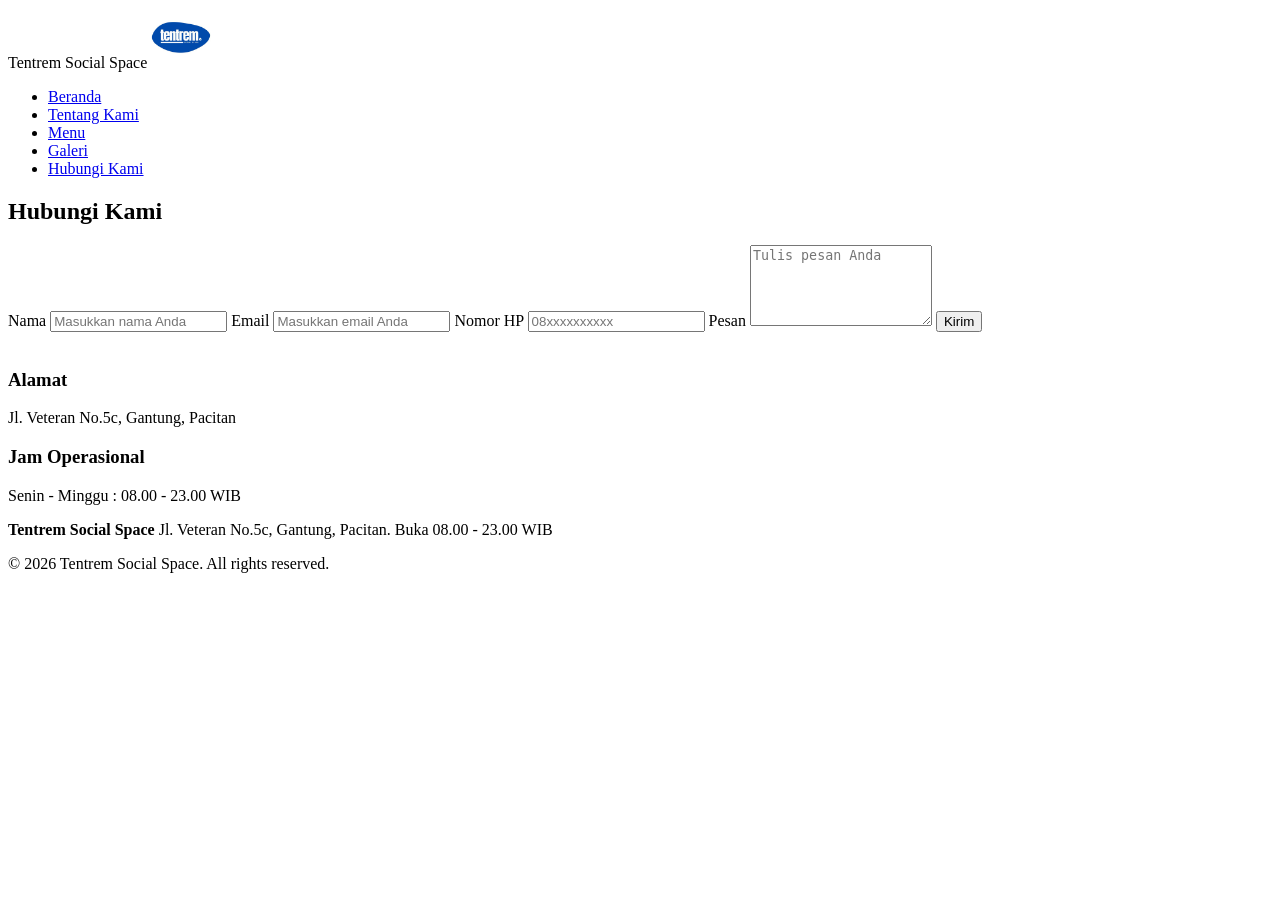
==== kontak.html @ 6ba559c7 "kontak.html" ====
<!DOCTYPE html>
<html lang="id">
<head>
  <meta charset="UTF-8">
  <meta name="viewport" content="width=device-width, initial-scale=1.0">
  <title>Tentrem Social Space - Kontak</title>
  <link rel="stylesheet" href="style.css">
</head>
<body>

  <header class="header">
    <nav class="navbar">
      <div class="logo">Tentrem Social Space
        <img src="tentrem.jpeg.jpeg" alt="Tentrem Social Space Logo" class="logo-image" width="60">
      </div>
      <ul class="nav-links">
        <li><a href="index.html" >Beranda</a></li>
        <li><a href="tentang.html">Tentang Kami</a></li>
        <li><a href="menu.html">Menu</a></li>
        <li><a href="galeri.html">Galeri</a></li>
        <li><a href="kontak.html" class="active">Hubungi Kami</a></li>
      </ul>
    </nav>
  </header>

  <section>

<h2>Hubungi Kami</h2>

<form>

 <label for="nama">Nama</label>
 <input type="text" id="nama" placeholder="Masukkan nama Anda" required>

 <label for="email">Email</label>
 <input type="email" id="email" placeholder="Masukkan email Anda" required>

 <label for="hp">Nomor HP</label>
 <input type="tel" id="hp" placeholder="08xxxxxxxxxx" required>

 <label for="pesan">Pesan</label>
 <textarea id="pesan" rows="5" placeholder="Tulis pesan Anda" required></textarea>

 <button type="submit">Kirim</button>

</form>

<br>

<h3>Alamat</h3>

<p>Jl. Veteran No.5c, Gantung, Pacitan</p>

<h3>Jam Operasional</h3>

<p>Senin - Minggu : 08.00 - 23.00 WIB</p>

</section>

<footer class="footer">
    <div class="footer-content">
      <p class="footer-info">
      <strong>Tentrem Social Space</strong> Jl. Veteran No.5c, Gantung, Pacitan. Buka 08.00 - 23.00 WIB</p>
    <p>&copy; 2026 Tentrem Social Space. All rights reserved.</p>
  </footer>

</body>
</html>
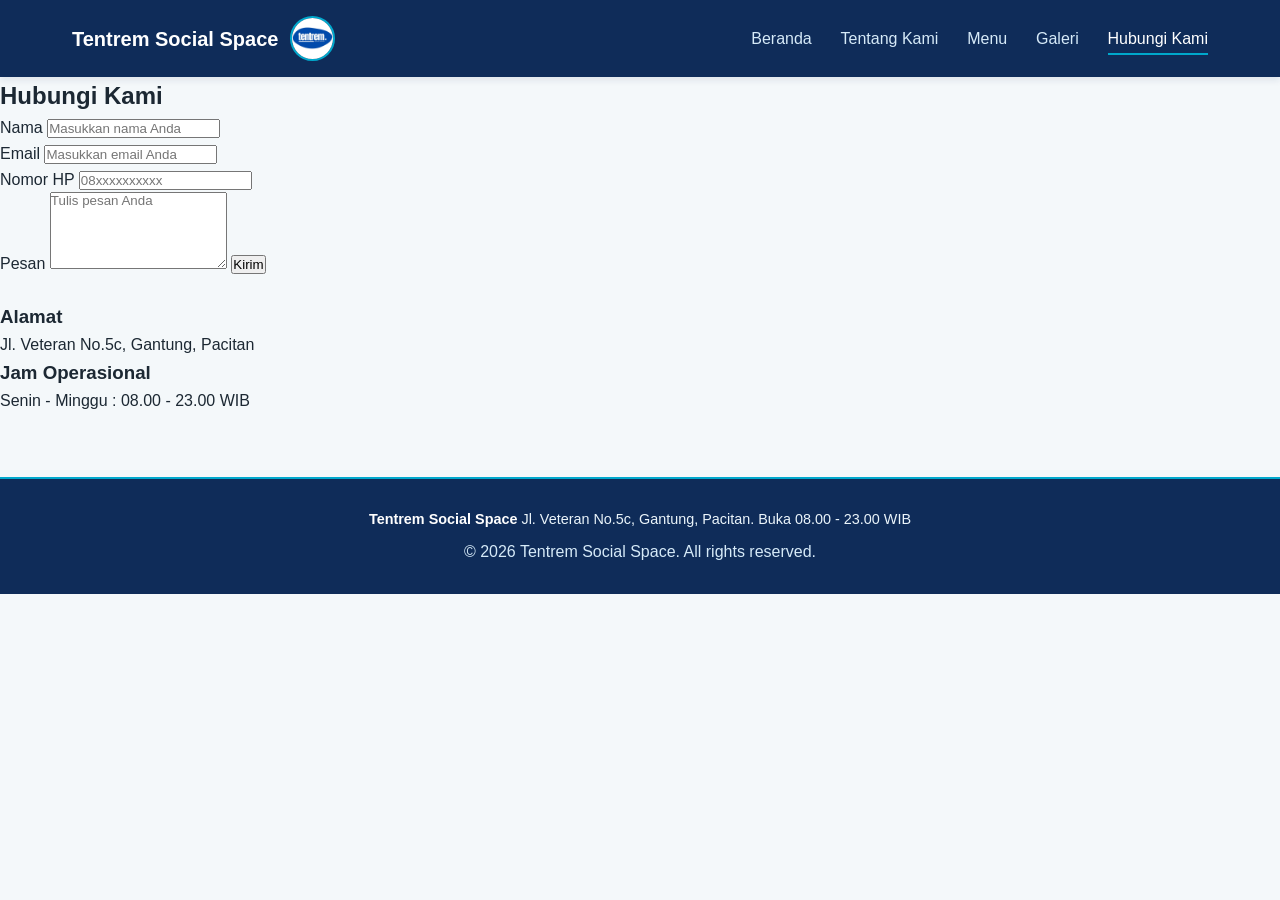
==== commit 0afb677b: "Update kontak.html" ====
--- a/kontak.html
+++ b/kontak.html
@@ -31,13 +31,13 @@
 
  <label for="nama">Nama</label>
  <input type="text" id="nama" placeholder="Masukkan nama Anda" required>
-
+<br>
  <label for="email">Email</label>
  <input type="email" id="email" placeholder="Masukkan email Anda" required>
-
+<br>
  <label for="hp">Nomor HP</label>
  <input type="tel" id="hp" placeholder="08xxxxxxxxxx" required>
-
+<br>
  <label for="pesan">Pesan</label>
  <textarea id="pesan" rows="5" placeholder="Tulis pesan Anda" required></textarea>
 
--- a/style.css
+++ b/style.css
@@ -0,0 +1,442 @@
+
+:root {
+  --primary-navy: #0F2C59;       
+  --primary-blue: #1A5276;      
+  --accent-cyan: #00A8CC;       
+  --bg-light: #F4F8FA;           
+  --bg-card: #FFFFFF;           
+  --text-dark: #1C2833;          
+  --text-muted: #566573;         
+  --border-color: #E5E8E8;       
+  --shadow-sm: 0 4px 6px rgba(15, 44, 89, 0.08);
+  --shadow-md: 0 8px 20px rgba(15, 44, 89, 0.12);
+  --transition: all 0.3s ease;
+}
+
+* {
+  margin: 0;
+  padding: 0;
+  box-sizing: border-box;
+  font-family: 'Segoe UI', Tahoma, Geneva, Verdana, sans-serif;
+}
+
+body {
+  background-color: var(--bg-light);
+  color: var(--text-dark);
+  line-height: 1.6;
+}
+
+
+.header {
+  background-color: var(--primary-navy);
+  position: sticky;
+  top: 0;
+  z-index: 1000;
+  box-shadow: var(--shadow-sm);
+}
+
+.navbar {
+  display: flex;                
+  justify-content: space-between;
+  align-items: center;
+  max-width: 1200px;
+  margin: 0 auto;
+  padding: 1rem 2rem;
+}
+
+.logo {
+  display: flex;                
+  align-items: center;
+  gap: 12px;
+  color: #FFFFFF;
+  font-size: 1.25rem;
+  font-weight: 700;
+}
+
+.logo-image {
+  height: 45px;
+  width: 45px;
+  border-radius: 50%;
+  object-fit: cover;
+  border: 2px solid var(--accent-cyan);
+}
+
+.nav-links {
+  display: flex;               
+  list-style: none;
+  gap: 1.8rem;
+}
+
+.nav-links a {
+  color: #D6EAF8;
+  text-decoration: none;
+  font-weight: 500;
+  transition: var(--transition);
+  padding: 0.5rem 0;
+  position: relative;
+}
+
+.nav-links a:hover,
+.nav-links a.active {
+  color: #FFFFFF;
+}
+
+.nav-links a::after {
+  content: '';
+  position: absolute;
+  bottom: 0;
+  left: 0;
+  width: 0;
+  height: 2px;
+  background-color: var(--accent-cyan);
+  transition: var(--transition);
+}
+
+.nav-links a:hover::after,
+.nav-links a.active::after {
+  width: 100%;
+}
+
+
+.hero {
+  background: linear-gradient(rgba(15, 44, 89, 0.75), rgba(15, 44, 89, 0.75)), 
+              url('terasssss.jpeg') center/cover no-repeat;
+  height: 75vh;
+  display: flex;               
+  flex-direction: column;
+  justify-content: center;
+  align-items: center;
+  text-align: center;
+  color: #FFFFFF;
+  padding: 0 1.5rem;
+}
+
+.hero h1 {
+  font-size: 2.8rem;
+  margin-bottom: 1rem;
+  font-weight: 700;
+}
+
+.hero p {
+  font-size: 1.15rem;
+  max-width: 650px;
+  margin-bottom: 2rem;
+  color: #EBF5FB;
+}
+
+.btn {
+  display: inline-block;
+  padding: 0.8rem 2rem;
+  background-color: var(--primary-blue);
+  color: #FFFFFF;
+  text-decoration: none;
+  border-radius: 25px;
+  font-weight: 600;
+  border: 2px solid var(--primary-blue);
+  transition: var(--transition);
+  cursor: pointer;
+  box-shadow: var(--shadow-sm);
+}
+
+.btn:hover {
+  background-color: var(--accent-cyan);
+  border-color: var(--accent-cyan);
+  transform: translateY(-2px);
+  box-shadow: var(--shadow-md);
+}
+
+
+.section-padding {
+  padding: 4rem 2rem;
+  max-width: 1200px;
+  margin: 0 auto;
+}
+
+.section-dark {
+  background-color: #0B1D3A;
+  color: #FFFFFF;
+  border-radius: 16px;
+  margin-top: 2rem;
+  margin-bottom: 2rem;
+}
+
+.section-dark .section-title {
+  color: #FFFFFF;
+}
+
+.section-title {
+  text-align: center;
+  font-size: 2rem;
+  color: var(--primary-navy);
+  margin-bottom: 1rem;
+  position: relative;
+  padding-bottom: 0.5rem;
+}
+
+.section-title::after {
+  content: '';
+  position: absolute;
+  bottom: 0;
+  left: 50%;
+  transform: translateX(-50%);
+  width: 60px;
+  height: 3px;
+  background-color: var(--accent-cyan);
+  border-radius: 2px;
+}
+
+.section-desc {
+  text-align: center;
+  max-width: 700px;
+  margin: 0 auto 2.5rem;
+  color: var(--text-muted);
+}
+
+
+.menu-grid {
+  display: grid;               
+  grid-template-columns: repeat(auto-fit, minmax(260px, 1fr));
+  gap: 2rem;
+  margin-top: 2rem;
+}
+
+.menu-card {
+  background: var(--bg-card);
+  border-radius: 12px;
+  overflow: hidden;
+  box-shadow: var(--shadow-sm);
+  transition: var(--transition);
+  border: 1px solid var(--border-color);
+}
+
+.menu-card:hover {
+  transform: translateY(-5px);
+  box-shadow: var(--shadow-md);
+}
+
+.menu-card img {
+  width: 100%;
+  height: 200px;
+  object-fit: cover;
+}
+
+.menu-info {
+  padding: 1.25rem;
+}
+
+.menu-header {
+  display: flex;               
+  justify-content: space-between;
+  align-items: center;
+  margin-bottom: 0.5rem;
+}
+
+.menu-title {
+  font-size: 1.1rem;
+  color: var(--primary-navy);
+  font-weight: 600;
+}
+
+.menu-price {
+  color: var(--primary-blue);
+  font-weight: 700;
+  font-size: 0.95rem;
+}
+
+.menu-desc {
+  color: var(--text-muted);
+  font-size: 0.875rem;
+}
+
+.about-hero {
+  text-align: center;
+  margin-bottom: 2rem;
+}
+
+.about-hero-img {
+  width: 100%;
+  max-width: 750px;
+  height: 380px;
+  object-fit: cover;
+  border-radius: 15px;
+  box-shadow: var(--shadow-md);
+}
+
+.content-grid {
+  display: grid;               
+  grid-template-columns: repeat(auto-fit, minmax(300px, 1fr));
+  gap: 2rem;
+  margin-top: 2rem;
+}
+
+.content-card {
+  background-color: var(--bg-card);
+  padding: 2.5rem 2rem;
+  border-radius: 12px;
+  box-shadow: var(--shadow-sm);
+  border-top: 4px solid var(--primary-blue);
+}
+
+.content-card h3 {
+  color: var(--primary-navy);
+  margin-bottom: 1rem;
+  font-size: 1.3rem;
+}
+
+.content-card ul {
+  padding-left: 1.2rem;
+  color: var(--text-muted);
+}
+
+.content-card ul li {
+  margin-bottom: 0.5rem;
+}
+
+
+.gallery-grid {
+  display: grid;               
+  grid-template-columns: repeat(auto-fill, minmax(280px, 1fr));
+  gap: 1.5rem;
+  margin-top: 2rem;
+}
+
+.gallery-grid img {
+  width: 100%;
+  height: 240px;
+  object-fit: cover;
+  border-radius: 10px;
+  box-shadow: var(--shadow-sm);
+  transition: var(--transition);
+}
+
+.gallery-grid img:hover {
+  transform: scale(1.03);
+  box-shadow: var(--shadow-md);
+}
+
+
+.contact-grid {
+  display: grid;               
+  grid-template-columns: 3fr 2fr;
+  gap: 2.5rem;
+  margin-top: 2rem;
+}
+
+.contact-form {
+  background: var(--bg-card);
+  padding: 2rem;
+  border-radius: 12px;
+  box-shadow: var(--shadow-sm);
+  border: 1px solid var(--border-color);
+}
+
+.form-group {
+  margin-bottom: 1.2rem;
+}
+
+.form-group label {
+  display: block;
+  margin-bottom: 0.4rem;
+  font-weight: 600;
+  color: var(--primary-navy);
+  font-size: 0.9rem;
+}
+
+.form-group input,
+.form-group textarea {
+  width: 100%;
+  padding: 0.75rem 1rem;
+  border: 1px solid var(--border-color);
+  border-radius: 8px;
+  outline: none;
+  font-size: 0.95rem;
+  background-color: #FAFAFA;
+  transition: var(--transition);
+}
+
+.form-group input:focus,
+.form-group textarea:focus {
+  border-color: var(--primary-blue);
+  background-color: #FFFFFF;
+  box-shadow: 0 0 0 3px rgba(26, 82, 114, 0.1);
+}
+
+.contact-info {
+  display: flex;               
+  flex-direction: column;
+  gap: 1.5rem;
+}
+
+.info-card {
+  background: var(--bg-card);
+  padding: 1.5rem;
+  border-radius: 12px;
+  box-shadow: var(--shadow-sm);
+  border-left: 4px solid var(--accent-cyan);
+}
+
+.info-card h3 {
+  color: var(--primary-navy);
+  margin-bottom: 0.5rem;
+}
+
+.info-card p {
+  color: var(--text-muted);
+}
+
+.footer {
+  background-color: var(--primary-navy);
+  color: #D6EAF8;
+  text-align: center;
+  padding: 1.8rem 1rem;
+  margin-top: 4rem;
+  border-top: 2px solid var(--accent-cyan);
+}
+
+.footer-content {
+  display: flex;               
+  flex-direction: column;
+  gap: 0.5rem;
+  max-width: 800px;
+  margin: 0 auto;
+}
+
+.footer-info {
+  font-size: 0.9rem;
+  color: #EBF5FB;
+}
+
+.footer-info strong {
+  color: #FFFFFF;
+}
+
+.footer-copy {
+  font-size: 0.8rem;
+  color: #A9CCE3;
+}
+
+@media (max-width: 768px) {
+  .navbar {
+    flex-direction: column;
+    gap: 1rem;
+  }
+
+  .nav-links {
+    gap: 1rem;
+    font-size: 0.9rem;
+    flex-wrap: wrap;
+    justify-content: center;
+  }
+
+  .hero h1 {
+    font-size: 2rem;
+  }
+
+  .contact-grid {
+    grid-template-columns: 1fr;
+  }
+
+  .about-hero-img {
+    height: 250px;
+  }
+}
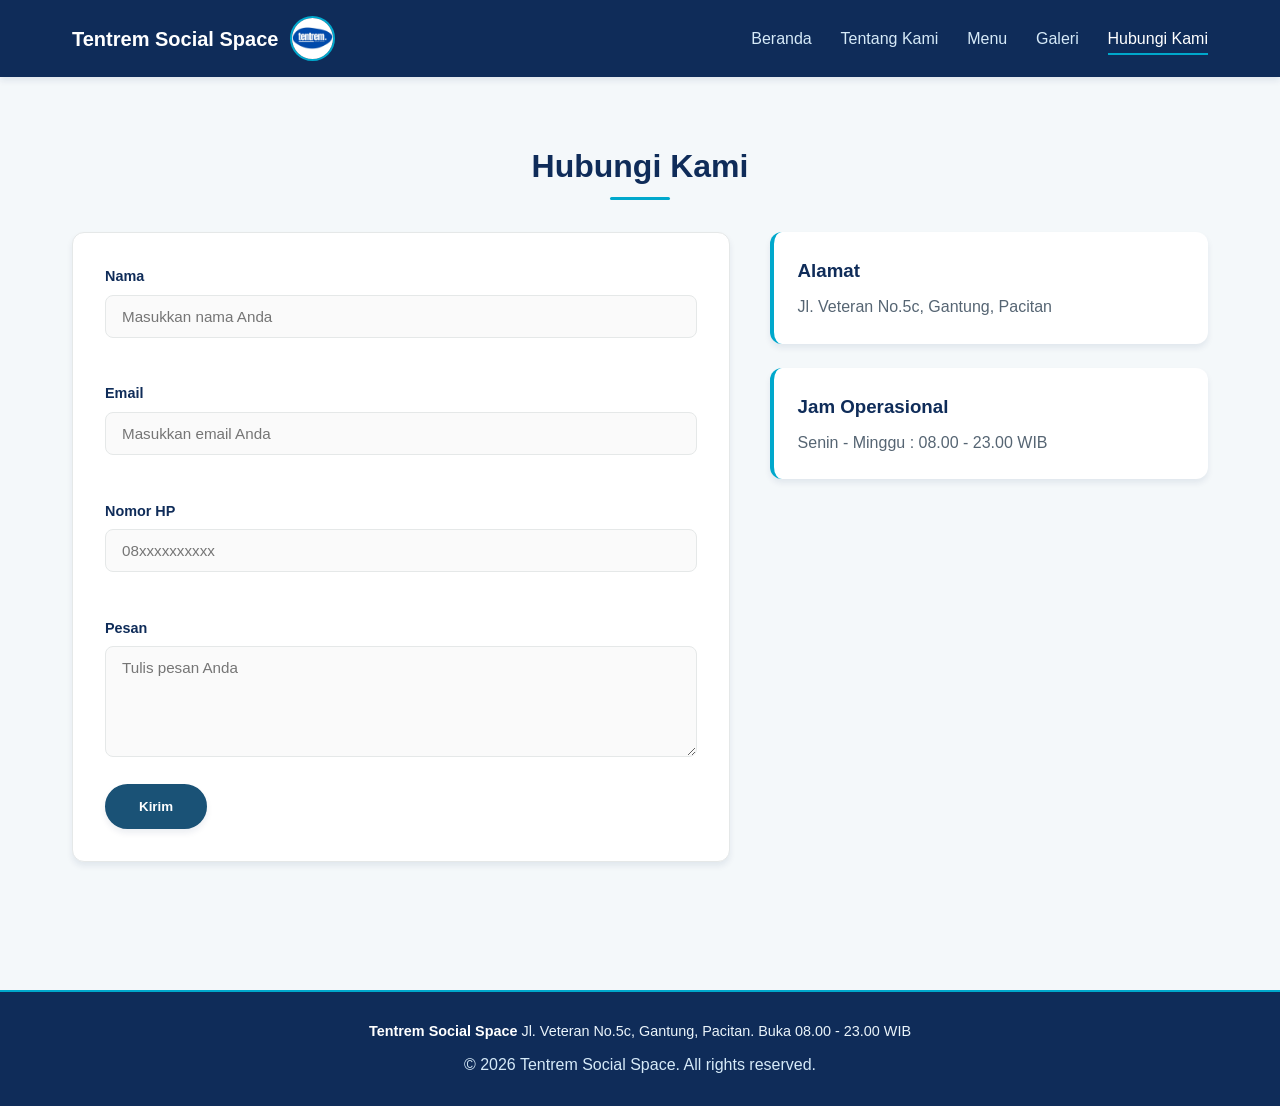
==== commit 39586aad: "update semua filenya dipa" ====
--- a/kontak.html
+++ b/kontak.html
@@ -23,40 +23,57 @@
     </nav>
   </header>
 
-  <section>
+  <section class="section-padding">
 
-<h2>Hubungi Kami</h2>
+<h2 class="section-title">Hubungi Kami</h2>
 
-<form>
 
- <label for="nama">Nama</label>
- <input type="text" id="nama" placeholder="Masukkan nama Anda" required>
-<br>
- <label for="email">Email</label>
- <input type="email" id="email" placeholder="Masukkan email Anda" required>
-<br>
- <label for="hp">Nomor HP</label>
- <input type="tel" id="hp" placeholder="08xxxxxxxxxx" required>
-<br>
- <label for="pesan">Pesan</label>
- <textarea id="pesan" rows="5" placeholder="Tulis pesan Anda" required></textarea>
 
- <button type="submit">Kirim</button>
+<div class="contact-grid">
+  <div class="contact-form">
+      <form>
+        <div class="form-group">
+          <label for="nama">Nama</label>
+          <input type="text" id="nama" placeholder="Masukkan nama Anda" required>
+        </div>
+        <br>
+        <div class="form-group">
+          <label for="email">Email</label>
+          <input type="email" id="email" placeholder="Masukkan email Anda" required>
+        </div>
+        <br>
+        <div class="form-group">
+          <label for="hp">Nomor HP</label>
+          <input type="tel" id="hp" placeholder="08xxxxxxxxxx" required>
+        </div>
+        <br>
+        <div class="form-group">
+          <label for="pesan">Pesan</label>
+        <textarea id="pesan" rows="5" placeholder="Tulis pesan Anda" required></textarea>
+        </div>
 
-</form>
+        <button type="submit" class="btn">Kirim</button>
+      </form>
+  </div>
 
-<br>
+  <div class="contact-info">
+    <div class="info-card">
+      <h3>Alamat</h3>
+      <p>Jl. Veteran No.5c, Gantung, Pacitan</p>
+    </div>
+    
+    <div class="info-card">
+      <h3>Jam Operasional</h3>
+      <p>Senin - Minggu : 08.00 - 23.00 WIB</p>
+    </div>
+  </div>
+</div>
 
-<h3>Alamat</h3>
 
-<p>Jl. Veteran No.5c, Gantung, Pacitan</p>
 
-<h3>Jam Operasional</h3>
 
-<p>Senin - Minggu : 08.00 - 23.00 WIB</p>
 
 </section>
-
 <footer class="footer">
     <div class="footer-content">
       <p class="footer-info">
--- a/style.css
+++ b/style.css
@@ -301,8 +301,9 @@
 }
 
 .gallery-grid img {
-  width: 100%;
-  height: 240px;
+  display: grid;
+  width: 100%;
+  height: 320px;
   object-fit: cover;
   border-radius: 10px;
   box-shadow: var(--shadow-sm);
@@ -310,13 +311,15 @@
 }
 
 .gallery-grid img:hover {
+  width: 100%;
+  height: 320px;
   transform: scale(1.03);
   box-shadow: var(--shadow-md);
 }
 
 
-.contact-grid {
-  display: grid;               
+.contact-grid {            
+  display: grid;
   grid-template-columns: 3fr 2fr;
   gap: 2.5rem;
   margin-top: 2rem;
